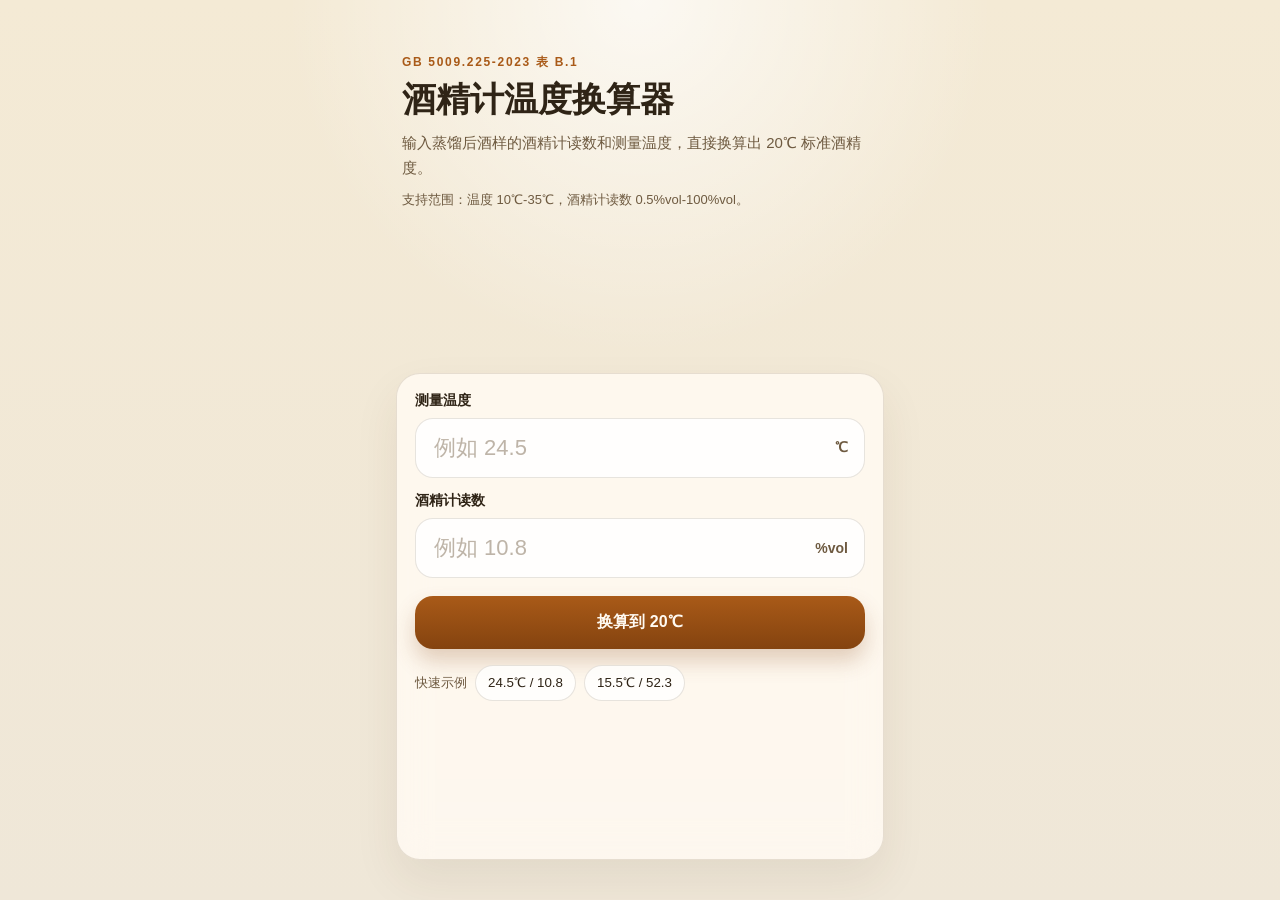
==== index.html @ f1bc1295 "Initial commit" ====
<!DOCTYPE html>
<html lang="zh-CN">
<head>
    <meta charset="UTF-8">
    <meta name="viewport" content="width=device-width, initial-scale=1.0, viewport-fit=cover">
    <meta name="apple-mobile-web-app-capable" content="yes">
    <meta name="apple-mobile-web-app-status-bar-style" content="default">
    <title>酒精计温度换算器</title>
    <link rel="stylesheet" href="style.css?v=20260329-2">
    <link rel="manifest" href="manifest.json?v=20260329-2">
</head>
<body>
    <main class="shell">
        <section class="hero">
            <p class="eyebrow">GB 5009.225-2023 表 B.1</p>
            <h1>酒精计温度换算器</h1>
            <p class="intro">输入蒸馏后酒样的酒精计读数和测量温度，直接换算出 20℃ 标准酒精度。</p>
            <p class="range" id="range-text"></p>
        </section>

        <section class="calculator-card">
            <form id="calculator-form">
                <div class="form-group">
                    <label for="temp-input">测量温度</label>
                    <div class="input-row">
                        <input type="number" id="temp-input" step="0.1" inputmode="decimal" placeholder="例如 24.5" required>
                        <span class="unit">℃</span>
                    </div>
                </div>

                <div class="form-group">
                    <label for="alcohol-input">酒精计读数</label>
                    <div class="input-row">
                        <input type="number" id="alcohol-input" step="0.1" inputmode="decimal" placeholder="例如 10.8" required>
                        <span class="unit">%vol</span>
                    </div>
                </div>

                <button class="btn-primary" type="submit">换算到 20℃</button>
            </form>

            <div class="examples">
                <span>快速示例</span>
                <button type="button" data-example-temp="24.5" data-example-alcohol="10.8">24.5℃ / 10.8</button>
                <button type="button" data-example-temp="15.5" data-example-alcohol="52.3">15.5℃ / 52.3</button>
            </div>

            <div class="result-card" id="result">
                <p class="result-status" id="result-status">换算结果</p>
                <p class="result-output" id="result-output">等待输入</p>
                <p class="result-detail" id="result-detail">输入温度和酒精计读数后，这里会显示 20℃ 标准酒精度。</p>
                <div class="result-basis" id="result-basis"></div>
            </div>
        </section>
    </main>

    <script src="data.js?v=20260329-3"></script>
    <script src="derived-grid.js?v=20260329-3"></script>
    <script src="calculator.js?v=20260329-3"></script>
    <script src="app.js?v=20260329-3"></script>
</body>
</html>
---- style.css ----
:root {
    --bg-top: #f4ead5;
    --bg-bottom: #efe7d8;
    --card: rgba(255, 250, 242, 0.88);
    --ink: #2f2416;
    --muted: #6e5a40;
    --line: rgba(86, 64, 31, 0.14);
    --accent: #a95a18;
    --accent-dark: #84430f;
    --success-bg: #f2f7ec;
    --success-line: #b9cf98;
    --error-bg: #fbf1ee;
    --error-line: #e3b4a5;
}

* {
    box-sizing: border-box;
    margin: 0;
    padding: 0;
}

body {
    min-height: 100vh;
    font-family: "Avenir Next", "PingFang SC", "Hiragino Sans GB", "Microsoft YaHei", sans-serif;
    color: var(--ink);
    background:
        radial-gradient(circle at top, rgba(255, 255, 255, 0.7), transparent 32%),
        linear-gradient(180deg, var(--bg-top), var(--bg-bottom));
}

.shell {
    width: min(100%, 520px);
    margin: 0 auto;
    min-height: 100vh;
    padding: 20px 16px 28px;
    display: grid;
    gap: 18px;
}

.hero {
    padding: 18px 6px 6px;
}

.eyebrow {
    color: var(--accent);
    font-size: 12px;
    font-weight: 700;
    letter-spacing: 0.14em;
    text-transform: uppercase;
}

.hero h1 {
    margin-top: 10px;
    font-size: 34px;
    line-height: 1.08;
}

.intro {
    margin-top: 12px;
    color: var(--muted);
    font-size: 15px;
    line-height: 1.7;
}

.range {
    margin-top: 10px;
    color: var(--muted);
    font-size: 13px;
}

.calculator-card {
    background: var(--card);
    border: 1px solid var(--line);
    border-radius: 24px;
    padding: 18px;
    box-shadow: 0 20px 45px rgba(80, 54, 21, 0.08);
    backdrop-filter: blur(16px);
}

.form-group + .form-group {
    margin-top: 14px;
}

.form-group label {
    display: block;
    margin-bottom: 8px;
    font-size: 14px;
    font-weight: 600;
}

.input-row {
    display: grid;
    grid-template-columns: 1fr auto;
    align-items: center;
    border: 1px solid var(--line);
    background: rgba(255, 255, 255, 0.85);
    border-radius: 18px;
    overflow: hidden;
}

.input-row input {
    width: 100%;
    border: 0;
    background: transparent;
    padding: 16px 18px;
    font-size: 22px;
    color: var(--ink);
    outline: none;
}

.input-row input::placeholder {
    color: rgba(110, 90, 64, 0.45);
}

.unit {
    padding: 0 16px;
    color: var(--muted);
    font-size: 14px;
    font-weight: 700;
}

.btn-primary {
    width: 100%;
    margin-top: 18px;
    border: 0;
    border-radius: 18px;
    padding: 16px;
    font-size: 16px;
    font-weight: 700;
    color: #fffaf2;
    background: linear-gradient(180deg, var(--accent), var(--accent-dark));
    box-shadow: 0 12px 22px rgba(132, 67, 15, 0.24);
    cursor: pointer;
}

.examples {
    display: flex;
    flex-wrap: wrap;
    gap: 8px;
    align-items: center;
    margin-top: 16px;
}

.examples span {
    color: var(--muted);
    font-size: 13px;
}

.examples button {
    border: 1px solid var(--line);
    background: rgba(255, 255, 255, 0.8);
    color: var(--ink);
    border-radius: 999px;
    padding: 8px 12px;
    cursor: pointer;
}

.result-card {
    display: none;
    margin-top: 18px;
    padding: 16px;
    border-radius: 18px;
    border: 1px solid transparent;
}

.result-card.show {
    display: block;
}

.result-card.success {
    background: var(--success-bg);
    border-color: var(--success-line);
}

.result-card.error {
    background: var(--error-bg);
    border-color: var(--error-line);
}

.result-status {
    font-size: 13px;
    color: var(--muted);
}

.result-output {
    margin-top: 8px;
    font-size: 32px;
    font-weight: 800;
    line-height: 1.1;
}

.result-detail {
    margin-top: 8px;
    color: var(--muted);
    font-size: 14px;
    line-height: 1.65;
}

.result-basis {
    margin-top: 12px;
    padding-top: 12px;
    border-top: 1px solid var(--line);
    color: var(--muted);
    font-size: 13px;
    line-height: 1.7;
}

@media (min-width: 700px) {
    .shell {
        padding-top: 36px;
        padding-bottom: 40px;
    }
}
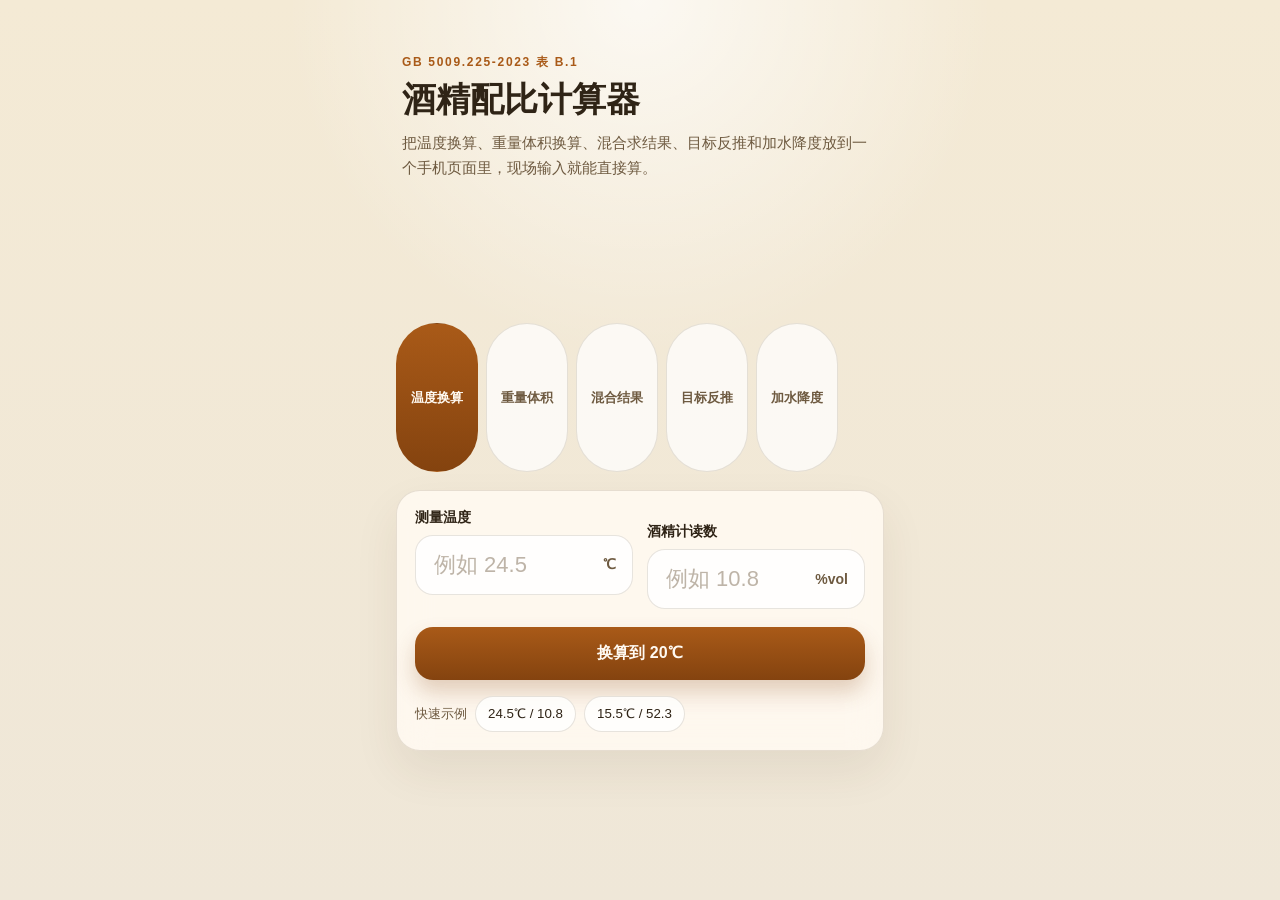
==== commit bdf955b6: "feat: expand alcohol blending tools" ====
--- a/index.html
+++ b/index.html
@@ -13,50 +13,176 @@
     <main class="shell">
         <section class="hero">
             <p class="eyebrow">GB 5009.225-2023 表 B.1</p>
-            <h1>酒精计温度换算器</h1>
-            <p class="intro">输入蒸馏后酒样的酒精计读数和测量温度，直接换算出 20℃ 标准酒精度。</p>
+            <h1>酒精配比计算器</h1>
+            <p class="intro">把温度换算、重量体积换算、混合求结果、目标反推和加水降度放到一个手机页面里，现场输入就能直接算。</p>
             <p class="range" id="range-text"></p>
         </section>
 
-        <section class="calculator-card">
-            <form id="calculator-form">
-                <div class="form-group">
-                    <label for="temp-input">测量温度</label>
-                    <div class="input-row">
-                        <input type="number" id="temp-input" step="0.1" inputmode="decimal" placeholder="例如 24.5" required>
-                        <span class="unit">℃</span>
+        <section class="tool-tabs">
+            <button class="tool-tab active" data-tab="temp-tool">温度换算</button>
+            <button class="tool-tab" data-tab="convert-tool">重量体积</button>
+            <button class="tool-tab" data-tab="blend-tool">混合结果</button>
+            <button class="tool-tab" data-tab="target-tool">目标反推</button>
+            <button class="tool-tab" data-tab="dilute-tool">加水降度</button>
+        </section>
+
+        <section class="tool-panel active" id="temp-tool">
+            <div class="calculator-card">
+                <form id="temp-form">
+                    <div class="grid-two">
+                        <div class="form-group">
+                            <label for="temp-input">测量温度</label>
+                            <div class="input-row">
+                                <input type="number" id="temp-input" step="0.1" inputmode="decimal" placeholder="例如 24.5" required>
+                                <span class="unit">℃</span>
+                            </div>
+                        </div>
+                        <div class="form-group">
+                            <label for="alcohol-input">酒精计读数</label>
+                            <div class="input-row">
+                                <input type="number" id="alcohol-input" step="0.1" inputmode="decimal" placeholder="例如 10.8" required>
+                                <span class="unit">%vol</span>
+                            </div>
+                        </div>
                     </div>
+                    <button class="btn-primary" type="submit">换算到 20℃</button>
+                </form>
+
+                <div class="examples">
+                    <span>快速示例</span>
+                    <button type="button" data-example-temp="24.5" data-example-alcohol="10.8">24.5℃ / 10.8</button>
+                    <button type="button" data-example-temp="15.5" data-example-alcohol="52.3">15.5℃ / 52.3</button>
                 </div>
 
-                <div class="form-group">
-                    <label for="alcohol-input">酒精计读数</label>
-                    <div class="input-row">
-                        <input type="number" id="alcohol-input" step="0.1" inputmode="decimal" placeholder="例如 10.8" required>
-                        <span class="unit">%vol</span>
+                <div class="result-card" id="temp-result">
+                    <p class="result-status" id="temp-status">换算结果</p>
+                    <p class="result-output" id="temp-output">等待输入</p>
+                    <p class="result-detail" id="temp-detail">输入温度和酒精计读数后，这里会显示 20℃ 标准酒精度。</p>
+                    <div class="result-basis" id="temp-basis"></div>
+                </div>
+            </div>
+        </section>
+
+        <section class="tool-panel" id="convert-tool">
+            <div class="calculator-card">
+                <form id="convert-form">
+                    <div class="grid-two">
+                        <div class="form-group">
+                            <label for="convert-alcohol">酒度</label>
+                            <div class="input-row">
+                                <input type="number" id="convert-alcohol" step="0.1" inputmode="decimal" placeholder="例如 42" required>
+                                <span class="unit">%vol</span>
+                            </div>
+                        </div>
+                        <div class="form-group">
+                            <label for="convert-amount">数量</label>
+                            <div class="input-row">
+                                <input type="number" id="convert-amount" step="0.001" inputmode="decimal" placeholder="例如 10" required>
+                                <select class="unit-select" id="convert-unit">
+                                    <option value="weight">公斤</option>
+                                    <option value="volume">升</option>
+                                </select>
+                            </div>
+                        </div>
                     </div>
-                </div>
+                    <button class="btn-primary" type="submit">换算重量或体积</button>
+                </form>
+                <div class="result-card" id="convert-result"></div>
+            </div>
+        </section>
 
-                <button class="btn-primary" type="submit">换算到 20℃</button>
-            </form>
+        <section class="tool-panel" id="blend-tool">
+            <div class="calculator-card">
+                <form id="blend-form">
+                    <div id="blend-items"></div>
+                    <button class="ghost-button" type="button" id="add-blend-item">+ 添加一种酒</button>
+                    <button class="btn-primary" type="submit">计算混合后酒度</button>
+                </form>
+                <div class="result-card" id="blend-result"></div>
+            </div>
+        </section>
 
-            <div class="examples">
-                <span>快速示例</span>
-                <button type="button" data-example-temp="24.5" data-example-alcohol="10.8">24.5℃ / 10.8</button>
-                <button type="button" data-example-temp="15.5" data-example-alcohol="52.3">15.5℃ / 52.3</button>
+        <section class="tool-panel" id="target-tool">
+            <div class="calculator-card">
+                <form id="target-form">
+                    <div class="grid-two">
+                        <div class="form-group">
+                            <label for="target-source-a">原酒 A 酒度</label>
+                            <div class="input-row">
+                                <input type="number" id="target-source-a" step="0.1" inputmode="decimal" placeholder="例如 42" required>
+                                <span class="unit">%vol</span>
+                            </div>
+                        </div>
+                        <div class="form-group">
+                            <label for="target-source-b">原酒 B 酒度</label>
+                            <div class="input-row">
+                                <input type="number" id="target-source-b" step="0.1" inputmode="decimal" placeholder="例如 95" required>
+                                <span class="unit">%vol</span>
+                            </div>
+                        </div>
+                        <div class="form-group">
+                            <label for="target-alcohol">目标酒度</label>
+                            <div class="input-row">
+                                <input type="number" id="target-alcohol" step="0.1" inputmode="decimal" placeholder="例如 52" required>
+                                <span class="unit">%vol</span>
+                            </div>
+                        </div>
+                        <div class="form-group">
+                            <label for="target-amount">目标数量</label>
+                            <div class="input-row">
+                                <input type="number" id="target-amount" step="0.001" inputmode="decimal" placeholder="例如 50" required>
+                                <select class="unit-select" id="target-unit">
+                                    <option value="weight">公斤</option>
+                                    <option value="volume">升</option>
+                                </select>
+                            </div>
+                        </div>
+                    </div>
+                    <button class="btn-primary" type="submit">反推两种酒的用量</button>
+                </form>
+                <div class="result-card" id="target-result"></div>
             </div>
+        </section>
 
-            <div class="result-card" id="result">
-                <p class="result-status" id="result-status">换算结果</p>
-                <p class="result-output" id="result-output">等待输入</p>
-                <p class="result-detail" id="result-detail">输入温度和酒精计读数后，这里会显示 20℃ 标准酒精度。</p>
-                <div class="result-basis" id="result-basis"></div>
+        <section class="tool-panel" id="dilute-tool">
+            <div class="calculator-card">
+                <form id="dilute-form">
+                    <div class="grid-two">
+                        <div class="form-group">
+                            <label for="dilute-source-alcohol">原酒酒度</label>
+                            <div class="input-row">
+                                <input type="number" id="dilute-source-alcohol" step="0.1" inputmode="decimal" placeholder="例如 95" required>
+                                <span class="unit">%vol</span>
+                            </div>
+                        </div>
+                        <div class="form-group">
+                            <label for="dilute-source-amount">原酒数量</label>
+                            <div class="input-row">
+                                <input type="number" id="dilute-source-amount" step="0.001" inputmode="decimal" placeholder="例如 10" required>
+                                <select class="unit-select" id="dilute-source-unit">
+                                    <option value="weight">公斤</option>
+                                    <option value="volume">升</option>
+                                </select>
+                            </div>
+                        </div>
+                        <div class="form-group">
+                            <label for="dilute-target-alcohol">目标酒度</label>
+                            <div class="input-row">
+                                <input type="number" id="dilute-target-alcohol" step="0.1" inputmode="decimal" placeholder="例如 42" required>
+                                <span class="unit">%vol</span>
+                            </div>
+                        </div>
+                    </div>
+                    <button class="btn-primary" type="submit">计算加水量</button>
+                </form>
+                <div class="result-card" id="dilute-result"></div>
             </div>
         </section>
     </main>
 
-    <script src="data.js?v=20260329-3"></script>
-    <script src="derived-grid.js?v=20260329-3"></script>
-    <script src="calculator.js?v=20260329-3"></script>
-    <script src="app.js?v=20260329-3"></script>
+    <script src="data.js?v=20260329-4"></script>
+    <script src="derived-grid.js?v=20260329-4"></script>
+    <script src="calculator.js?v=20260329-4"></script>
+    <script src="app.js?v=20260329-4"></script>
 </body>
 </html>
--- a/style.css
+++ b/style.css
@@ -37,6 +37,37 @@
     gap: 18px;
 }
 
+.tool-tabs {
+    display: flex;
+    flex-wrap: wrap;
+    gap: 8px;
+}
+
+.tool-tab {
+    border: 1px solid var(--line);
+    background: rgba(255, 255, 255, 0.72);
+    color: var(--muted);
+    border-radius: 999px;
+    padding: 10px 14px;
+    cursor: pointer;
+    font-size: 13px;
+    font-weight: 700;
+}
+
+.tool-tab.active {
+    background: linear-gradient(180deg, var(--accent), var(--accent-dark));
+    color: #fffaf2;
+    border-color: transparent;
+}
+
+.tool-panel {
+    display: none;
+}
+
+.tool-panel.active {
+    display: block;
+}
+
 .hero {
     padding: 18px 6px 6px;
 }
@@ -75,6 +106,11 @@
     padding: 18px;
     box-shadow: 0 20px 45px rgba(80, 54, 21, 0.08);
     backdrop-filter: blur(16px);
+}
+
+.grid-two {
+    display: grid;
+    gap: 14px;
 }
 
 .form-group + .form-group {
@@ -108,6 +144,16 @@
     outline: none;
 }
 
+.input-row select {
+    border: 0;
+    background: transparent;
+    padding: 16px 12px 16px 0;
+    color: var(--muted);
+    font-size: 14px;
+    font-weight: 700;
+    outline: none;
+}
+
 .input-row input::placeholder {
     color: rgba(110, 90, 64, 0.45);
 }
@@ -155,6 +201,30 @@
     cursor: pointer;
 }
 
+.ghost-button {
+    width: 100%;
+    margin-top: 12px;
+    border: 1px dashed var(--line);
+    background: rgba(255, 255, 255, 0.7);
+    color: var(--ink);
+    border-radius: 16px;
+    padding: 13px;
+    font-size: 14px;
+    font-weight: 700;
+    cursor: pointer;
+}
+
+.blend-item {
+    padding: 14px;
+    border-radius: 18px;
+    background: rgba(255, 255, 255, 0.56);
+    border: 1px solid var(--line);
+}
+
+.blend-item + .blend-item {
+    margin-top: 12px;
+}
+
 .result-card {
     display: none;
     margin-top: 18px;
@@ -210,4 +280,8 @@
         padding-top: 36px;
         padding-bottom: 40px;
     }
-}
+
+    .grid-two {
+        grid-template-columns: 1fr 1fr;
+    }
+}
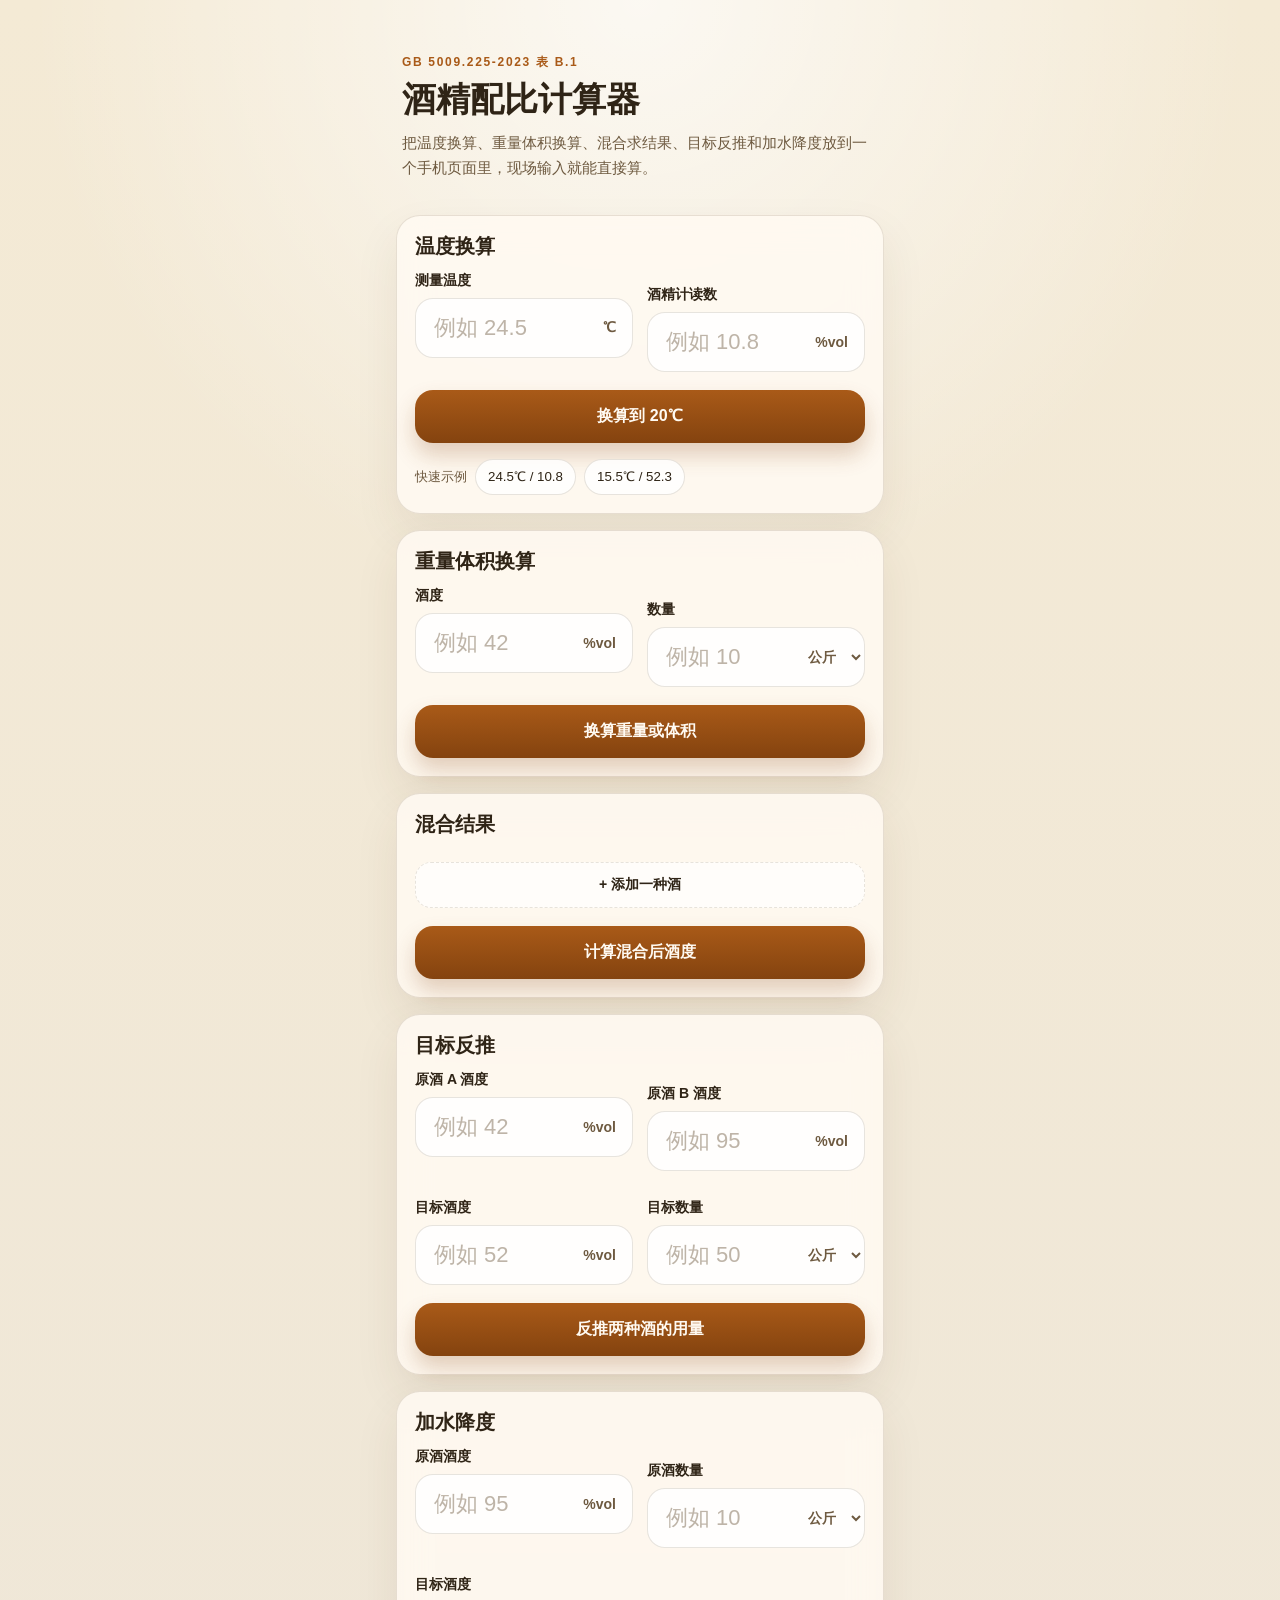
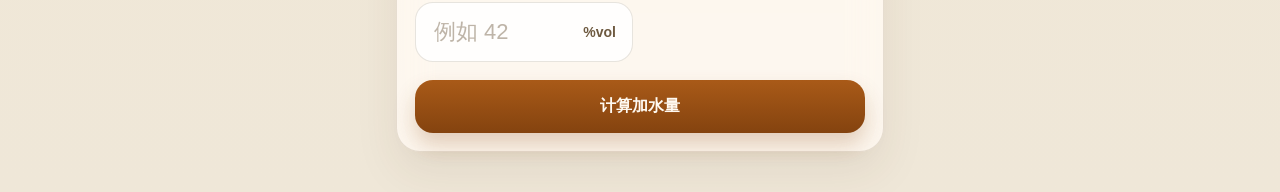
==== commit b6b4b732: "fix: make all tools visible on mobile" ====
--- a/index.html
+++ b/index.html
@@ -18,16 +18,9 @@
             <p class="range" id="range-text"></p>
         </section>
 
-        <section class="tool-tabs">
-            <button class="tool-tab active" data-tab="temp-tool">温度换算</button>
-            <button class="tool-tab" data-tab="convert-tool">重量体积</button>
-            <button class="tool-tab" data-tab="blend-tool">混合结果</button>
-            <button class="tool-tab" data-tab="target-tool">目标反推</button>
-            <button class="tool-tab" data-tab="dilute-tool">加水降度</button>
-        </section>
-
-        <section class="tool-panel active" id="temp-tool">
+        <section class="tool-panel always-open" id="temp-tool">
             <div class="calculator-card">
+                <h2 class="panel-title">温度换算</h2>
                 <form id="temp-form">
                     <div class="grid-two">
                         <div class="form-group">
@@ -63,8 +56,9 @@
             </div>
         </section>
 
-        <section class="tool-panel" id="convert-tool">
+        <section class="tool-panel always-open" id="convert-tool">
             <div class="calculator-card">
+                <h2 class="panel-title">重量体积换算</h2>
                 <form id="convert-form">
                     <div class="grid-two">
                         <div class="form-group">
@@ -91,8 +85,9 @@
             </div>
         </section>
 
-        <section class="tool-panel" id="blend-tool">
+        <section class="tool-panel always-open" id="blend-tool">
             <div class="calculator-card">
+                <h2 class="panel-title">混合结果</h2>
                 <form id="blend-form">
                     <div id="blend-items"></div>
                     <button class="ghost-button" type="button" id="add-blend-item">+ 添加一种酒</button>
@@ -102,8 +97,9 @@
             </div>
         </section>
 
-        <section class="tool-panel" id="target-tool">
+        <section class="tool-panel always-open" id="target-tool">
             <div class="calculator-card">
+                <h2 class="panel-title">目标反推</h2>
                 <form id="target-form">
                     <div class="grid-two">
                         <div class="form-group">
@@ -144,8 +140,9 @@
             </div>
         </section>
 
-        <section class="tool-panel" id="dilute-tool">
+        <section class="tool-panel always-open" id="dilute-tool">
             <div class="calculator-card">
+                <h2 class="panel-title">加水降度</h2>
                 <form id="dilute-form">
                     <div class="grid-two">
                         <div class="form-group">
@@ -180,9 +177,9 @@
         </section>
     </main>
 
-    <script src="data.js?v=20260329-4"></script>
-    <script src="derived-grid.js?v=20260329-4"></script>
-    <script src="calculator.js?v=20260329-4"></script>
-    <script src="app.js?v=20260329-4"></script>
+    <script src="data.js?v=20260329-5"></script>
+    <script src="derived-grid.js?v=20260329-5"></script>
+    <script src="calculator.js?v=20260329-5"></script>
+    <script src="app.js?v=20260329-5"></script>
 </body>
 </html>
--- a/style.css
+++ b/style.css
@@ -37,35 +37,12 @@
     gap: 18px;
 }
 
-.tool-tabs {
-    display: flex;
-    flex-wrap: wrap;
-    gap: 8px;
-}
-
-.tool-tab {
-    border: 1px solid var(--line);
-    background: rgba(255, 255, 255, 0.72);
-    color: var(--muted);
-    border-radius: 999px;
-    padding: 10px 14px;
-    cursor: pointer;
-    font-size: 13px;
-    font-weight: 700;
-}
-
-.tool-tab.active {
-    background: linear-gradient(180deg, var(--accent), var(--accent-dark));
-    color: #fffaf2;
-    border-color: transparent;
-}
-
 .tool-panel {
-    display: none;
-}
-
-.tool-panel.active {
     display: block;
+}
+
+.tool-panel + .tool-panel {
+    margin-top: -2px;
 }
 
 .hero {
@@ -106,6 +83,12 @@
     padding: 18px;
     box-shadow: 0 20px 45px rgba(80, 54, 21, 0.08);
     backdrop-filter: blur(16px);
+}
+
+.panel-title {
+    margin-bottom: 14px;
+    font-size: 20px;
+    line-height: 1.2;
 }
 
 .grid-two {
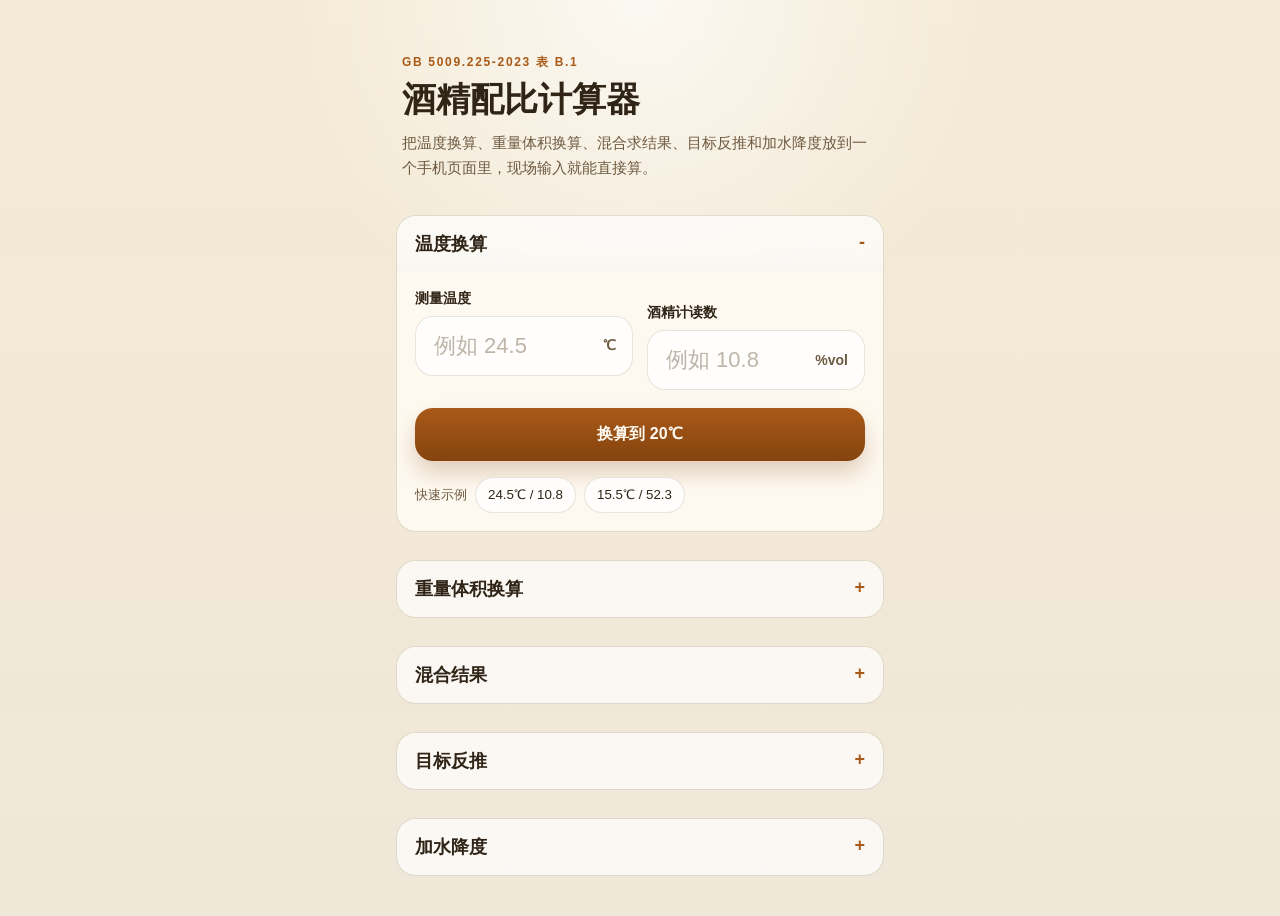
==== commit 663229f7: "fix: use native collapsible sections" ====
--- a/index.html
+++ b/index.html
@@ -18,9 +18,9 @@
             <p class="range" id="range-text"></p>
         </section>
 
-        <section class="tool-panel always-open" id="temp-tool">
+        <details class="tool-panel" id="temp-tool" open>
+            <summary class="panel-summary">温度换算</summary>
             <div class="calculator-card">
-                <h2 class="panel-title">温度换算</h2>
                 <form id="temp-form">
                     <div class="grid-two">
                         <div class="form-group">
@@ -54,11 +54,11 @@
                     <div class="result-basis" id="temp-basis"></div>
                 </div>
             </div>
-        </section>
+        </details>
 
-        <section class="tool-panel always-open" id="convert-tool">
+        <details class="tool-panel" id="convert-tool">
+            <summary class="panel-summary">重量体积换算</summary>
             <div class="calculator-card">
-                <h2 class="panel-title">重量体积换算</h2>
                 <form id="convert-form">
                     <div class="grid-two">
                         <div class="form-group">
@@ -83,11 +83,11 @@
                 </form>
                 <div class="result-card" id="convert-result"></div>
             </div>
-        </section>
+        </details>
 
-        <section class="tool-panel always-open" id="blend-tool">
+        <details class="tool-panel" id="blend-tool">
+            <summary class="panel-summary">混合结果</summary>
             <div class="calculator-card">
-                <h2 class="panel-title">混合结果</h2>
                 <form id="blend-form">
                     <div id="blend-items"></div>
                     <button class="ghost-button" type="button" id="add-blend-item">+ 添加一种酒</button>
@@ -95,11 +95,11 @@
                 </form>
                 <div class="result-card" id="blend-result"></div>
             </div>
-        </section>
+        </details>
 
-        <section class="tool-panel always-open" id="target-tool">
+        <details class="tool-panel" id="target-tool">
+            <summary class="panel-summary">目标反推</summary>
             <div class="calculator-card">
-                <h2 class="panel-title">目标反推</h2>
                 <form id="target-form">
                     <div class="grid-two">
                         <div class="form-group">
@@ -138,11 +138,11 @@
                 </form>
                 <div class="result-card" id="target-result"></div>
             </div>
-        </section>
+        </details>
 
-        <section class="tool-panel always-open" id="dilute-tool">
+        <details class="tool-panel" id="dilute-tool">
+            <summary class="panel-summary">加水降度</summary>
             <div class="calculator-card">
-                <h2 class="panel-title">加水降度</h2>
                 <form id="dilute-form">
                     <div class="grid-two">
                         <div class="form-group">
@@ -174,12 +174,12 @@
                 </form>
                 <div class="result-card" id="dilute-result"></div>
             </div>
-        </section>
+        </details>
     </main>
 
-    <script src="data.js?v=20260329-5"></script>
-    <script src="derived-grid.js?v=20260329-5"></script>
-    <script src="calculator.js?v=20260329-5"></script>
-    <script src="app.js?v=20260329-5"></script>
+    <script src="data.js?v=20260329-6"></script>
+    <script src="derived-grid.js?v=20260329-6"></script>
+    <script src="calculator.js?v=20260329-6"></script>
+    <script src="app.js?v=20260329-6"></script>
 </body>
 </html>
--- a/style.css
+++ b/style.css
@@ -39,10 +39,37 @@
 
 .tool-panel {
     display: block;
+    border: 1px solid var(--line);
+    border-radius: 20px;
+    background: rgba(255, 255, 255, 0.38);
+    overflow: hidden;
 }
 
 .tool-panel + .tool-panel {
-    margin-top: -2px;
+    margin-top: 10px;
+}
+
+.panel-summary {
+    list-style: none;
+    cursor: pointer;
+    padding: 16px 18px;
+    font-size: 18px;
+    font-weight: 800;
+    background: rgba(255, 255, 255, 0.55);
+}
+
+.panel-summary::-webkit-details-marker {
+    display: none;
+}
+
+.panel-summary::after {
+    content: "+";
+    float: right;
+    color: var(--accent);
+}
+
+.tool-panel[open] .panel-summary::after {
+    content: "-";
 }
 
 .hero {
@@ -78,17 +105,11 @@
 
 .calculator-card {
     background: var(--card);
-    border: 1px solid var(--line);
-    border-radius: 24px;
+    border: 0;
+    border-radius: 0;
     padding: 18px;
     box-shadow: 0 20px 45px rgba(80, 54, 21, 0.08);
     backdrop-filter: blur(16px);
-}
-
-.panel-title {
-    margin-bottom: 14px;
-    font-size: 20px;
-    line-height: 1.2;
 }
 
 .grid-two {
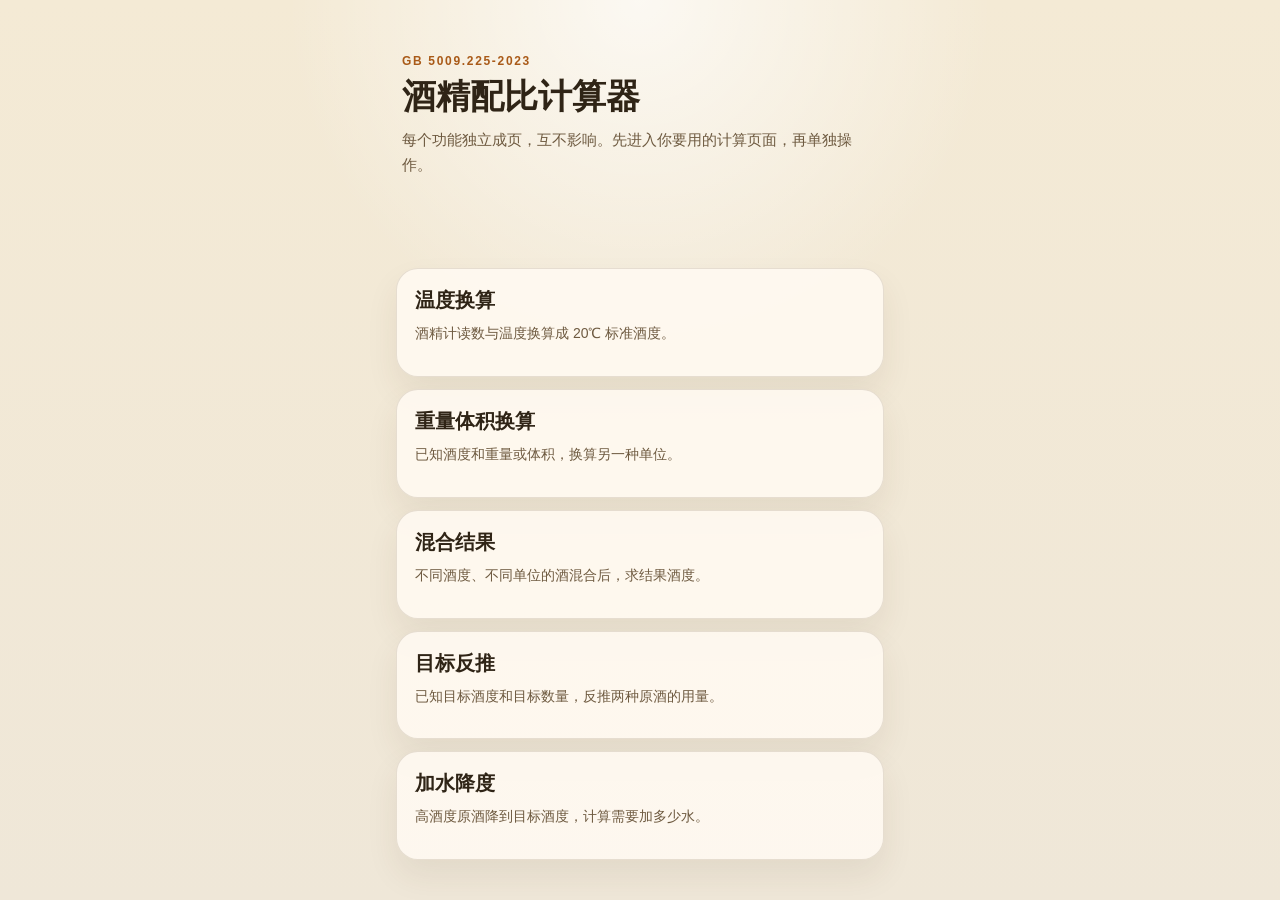
==== commit 200aad86: "refactor: split tools into separate pages" ====
--- a/index.html
+++ b/index.html
@@ -5,181 +5,40 @@
     <meta name="viewport" content="width=device-width, initial-scale=1.0, viewport-fit=cover">
     <meta name="apple-mobile-web-app-capable" content="yes">
     <meta name="apple-mobile-web-app-status-bar-style" content="default">
-    <title>酒精计温度换算器</title>
-    <link rel="stylesheet" href="style.css?v=20260329-2">
-    <link rel="manifest" href="manifest.json?v=20260329-2">
+    <title>酒精配比计算器</title>
+    <link rel="stylesheet" href="style.css?v=20260329-8">
+    <link rel="manifest" href="manifest.json?v=20260329-8">
 </head>
 <body>
     <main class="shell">
         <section class="hero">
-            <p class="eyebrow">GB 5009.225-2023 表 B.1</p>
+            <p class="eyebrow">GB 5009.225-2023</p>
             <h1>酒精配比计算器</h1>
-            <p class="intro">把温度换算、重量体积换算、混合求结果、目标反推和加水降度放到一个手机页面里，现场输入就能直接算。</p>
-            <p class="range" id="range-text"></p>
+            <p class="intro">每个功能独立成页，互不影响。先进入你要用的计算页面，再单独操作。</p>
         </section>
 
-        <details class="tool-panel" id="temp-tool" open>
-            <summary class="panel-summary">温度换算</summary>
-            <div class="calculator-card">
-                <form id="temp-form">
-                    <div class="grid-two">
-                        <div class="form-group">
-                            <label for="temp-input">测量温度</label>
-                            <div class="input-row">
-                                <input type="number" id="temp-input" step="0.1" inputmode="decimal" placeholder="例如 24.5" required>
-                                <span class="unit">℃</span>
-                            </div>
-                        </div>
-                        <div class="form-group">
-                            <label for="alcohol-input">酒精计读数</label>
-                            <div class="input-row">
-                                <input type="number" id="alcohol-input" step="0.1" inputmode="decimal" placeholder="例如 10.8" required>
-                                <span class="unit">%vol</span>
-                            </div>
-                        </div>
-                    </div>
-                    <button class="btn-primary" type="submit">换算到 20℃</button>
-                </form>
-
-                <div class="examples">
-                    <span>快速示例</span>
-                    <button type="button" data-example-temp="24.5" data-example-alcohol="10.8">24.5℃ / 10.8</button>
-                    <button type="button" data-example-temp="15.5" data-example-alcohol="52.3">15.5℃ / 52.3</button>
-                </div>
-
-                <div class="result-card" id="temp-result">
-                    <p class="result-status" id="temp-status">换算结果</p>
-                    <p class="result-output" id="temp-output">等待输入</p>
-                    <p class="result-detail" id="temp-detail">输入温度和酒精计读数后，这里会显示 20℃ 标准酒精度。</p>
-                    <div class="result-basis" id="temp-basis"></div>
-                </div>
-            </div>
-        </details>
-
-        <details class="tool-panel" id="convert-tool">
-            <summary class="panel-summary">重量体积换算</summary>
-            <div class="calculator-card">
-                <form id="convert-form">
-                    <div class="grid-two">
-                        <div class="form-group">
-                            <label for="convert-alcohol">酒度</label>
-                            <div class="input-row">
-                                <input type="number" id="convert-alcohol" step="0.1" inputmode="decimal" placeholder="例如 42" required>
-                                <span class="unit">%vol</span>
-                            </div>
-                        </div>
-                        <div class="form-group">
-                            <label for="convert-amount">数量</label>
-                            <div class="input-row">
-                                <input type="number" id="convert-amount" step="0.001" inputmode="decimal" placeholder="例如 10" required>
-                                <select class="unit-select" id="convert-unit">
-                                    <option value="weight">公斤</option>
-                                    <option value="volume">升</option>
-                                </select>
-                            </div>
-                        </div>
-                    </div>
-                    <button class="btn-primary" type="submit">换算重量或体积</button>
-                </form>
-                <div class="result-card" id="convert-result"></div>
-            </div>
-        </details>
-
-        <details class="tool-panel" id="blend-tool">
-            <summary class="panel-summary">混合结果</summary>
-            <div class="calculator-card">
-                <form id="blend-form">
-                    <div id="blend-items"></div>
-                    <button class="ghost-button" type="button" id="add-blend-item">+ 添加一种酒</button>
-                    <button class="btn-primary" type="submit">计算混合后酒度</button>
-                </form>
-                <div class="result-card" id="blend-result"></div>
-            </div>
-        </details>
-
-        <details class="tool-panel" id="target-tool">
-            <summary class="panel-summary">目标反推</summary>
-            <div class="calculator-card">
-                <form id="target-form">
-                    <div class="grid-two">
-                        <div class="form-group">
-                            <label for="target-source-a">原酒 A 酒度</label>
-                            <div class="input-row">
-                                <input type="number" id="target-source-a" step="0.1" inputmode="decimal" placeholder="例如 42" required>
-                                <span class="unit">%vol</span>
-                            </div>
-                        </div>
-                        <div class="form-group">
-                            <label for="target-source-b">原酒 B 酒度</label>
-                            <div class="input-row">
-                                <input type="number" id="target-source-b" step="0.1" inputmode="decimal" placeholder="例如 95" required>
-                                <span class="unit">%vol</span>
-                            </div>
-                        </div>
-                        <div class="form-group">
-                            <label for="target-alcohol">目标酒度</label>
-                            <div class="input-row">
-                                <input type="number" id="target-alcohol" step="0.1" inputmode="decimal" placeholder="例如 52" required>
-                                <span class="unit">%vol</span>
-                            </div>
-                        </div>
-                        <div class="form-group">
-                            <label for="target-amount">目标数量</label>
-                            <div class="input-row">
-                                <input type="number" id="target-amount" step="0.001" inputmode="decimal" placeholder="例如 50" required>
-                                <select class="unit-select" id="target-unit">
-                                    <option value="weight">公斤</option>
-                                    <option value="volume">升</option>
-                                </select>
-                            </div>
-                        </div>
-                    </div>
-                    <button class="btn-primary" type="submit">反推两种酒的用量</button>
-                </form>
-                <div class="result-card" id="target-result"></div>
-            </div>
-        </details>
-
-        <details class="tool-panel" id="dilute-tool">
-            <summary class="panel-summary">加水降度</summary>
-            <div class="calculator-card">
-                <form id="dilute-form">
-                    <div class="grid-two">
-                        <div class="form-group">
-                            <label for="dilute-source-alcohol">原酒酒度</label>
-                            <div class="input-row">
-                                <input type="number" id="dilute-source-alcohol" step="0.1" inputmode="decimal" placeholder="例如 95" required>
-                                <span class="unit">%vol</span>
-                            </div>
-                        </div>
-                        <div class="form-group">
-                            <label for="dilute-source-amount">原酒数量</label>
-                            <div class="input-row">
-                                <input type="number" id="dilute-source-amount" step="0.001" inputmode="decimal" placeholder="例如 10" required>
-                                <select class="unit-select" id="dilute-source-unit">
-                                    <option value="weight">公斤</option>
-                                    <option value="volume">升</option>
-                                </select>
-                            </div>
-                        </div>
-                        <div class="form-group">
-                            <label for="dilute-target-alcohol">目标酒度</label>
-                            <div class="input-row">
-                                <input type="number" id="dilute-target-alcohol" step="0.1" inputmode="decimal" placeholder="例如 42" required>
-                                <span class="unit">%vol</span>
-                            </div>
-                        </div>
-                    </div>
-                    <button class="btn-primary" type="submit">计算加水量</button>
-                </form>
-                <div class="result-card" id="dilute-result"></div>
-            </div>
-        </details>
+        <section class="nav-grid">
+            <a class="nav-card" href="./temp.html?v=20260329-8">
+                <h2>温度换算</h2>
+                <p>酒精计读数与温度换算成 20℃ 标准酒度。</p>
+            </a>
+            <a class="nav-card" href="./convert.html?v=20260329-8">
+                <h2>重量体积换算</h2>
+                <p>已知酒度和重量或体积，换算另一种单位。</p>
+            </a>
+            <a class="nav-card" href="./blend.html?v=20260329-8">
+                <h2>混合结果</h2>
+                <p>不同酒度、不同单位的酒混合后，求结果酒度。</p>
+            </a>
+            <a class="nav-card" href="./target.html?v=20260329-8">
+                <h2>目标反推</h2>
+                <p>已知目标酒度和目标数量，反推两种原酒的用量。</p>
+            </a>
+            <a class="nav-card" href="./dilute.html?v=20260329-8">
+                <h2>加水降度</h2>
+                <p>高酒度原酒降到目标酒度，计算需要加多少水。</p>
+            </a>
+        </section>
     </main>
-
-    <script src="data.js?v=20260329-6"></script>
-    <script src="derived-grid.js?v=20260329-6"></script>
-    <script src="calculator.js?v=20260329-6"></script>
-    <script src="app.js?v=20260329-6"></script>
 </body>
 </html>
--- a/style.css
+++ b/style.css
@@ -37,6 +37,40 @@
     gap: 18px;
 }
 
+.back-link {
+    color: var(--accent);
+    text-decoration: none;
+    font-size: 14px;
+    font-weight: 700;
+}
+
+.nav-grid {
+    display: grid;
+    gap: 12px;
+}
+
+.nav-card {
+    display: block;
+    text-decoration: none;
+    color: var(--ink);
+    background: var(--card);
+    border: 1px solid var(--line);
+    border-radius: 22px;
+    padding: 18px;
+    box-shadow: 0 16px 32px rgba(80, 54, 21, 0.08);
+}
+
+.nav-card h2 {
+    font-size: 20px;
+    margin-bottom: 8px;
+}
+
+.nav-card p {
+    color: var(--muted);
+    font-size: 14px;
+    line-height: 1.6;
+}
+
 .tool-panel {
     display: block;
     border: 1px solid var(--line);
